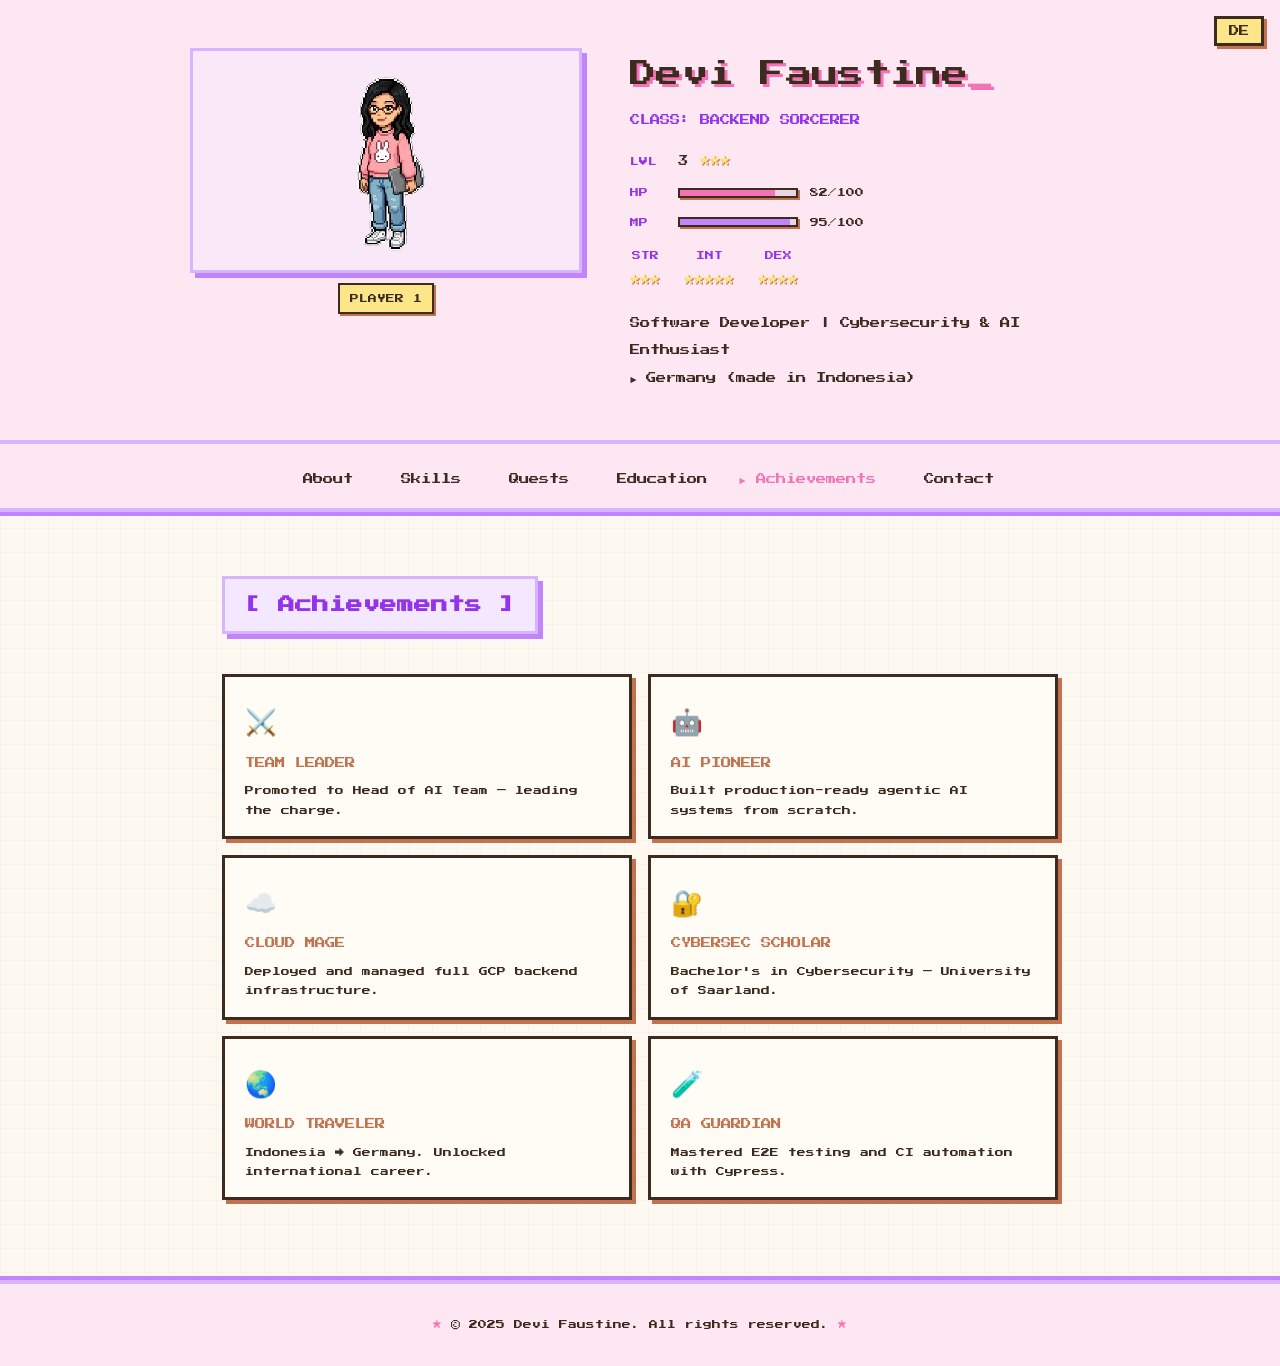
==== achievements.html @ 73f2499d "Refactor and re-style to pixelated design" ====
<!DOCTYPE html>
<html lang="en">
<head>
    <meta charset="UTF-8">
    <meta name="viewport" content="width=device-width, initial-scale=1.0">
    <title>Devi Faustine — Achievements</title>
    <link rel="stylesheet" href="style.css">
</head>
<body>

<button id="lang-toggle" onclick="toggleLang()">DE</button>

<header>
    <div class="character-sheet">
        <div class="sprite-container">
            <div class="sprite-frame">
                <img src="char.png" class="character-sprite" alt="Pixel art character of Devi Faustine">
            </div>
            <div class="sprite-name-tag">PLAYER 1</div>
        </div>
        <div class="character-stats">
            <div class="character-name">Devi Faustine</div>
            <div class="character-class" data-i18n="char-class">CLASS: BACKEND SORCERER</div>
            <div class="stat-row">
                <span class="stat-label">LVL</span>
                <span class="stat-value">3</span>
                <span class="stat-stars">★★★</span>
            </div>
            <div class="stat-bar-row">
                <span class="stat-label">HP</span>
                <div class="stat-bar"><div class="stat-fill hp" style="width:82%"></div></div>
                <span class="stat-num">82/100</span>
            </div>
            <div class="stat-bar-row">
                <span class="stat-label">MP</span>
                <div class="stat-bar"><div class="stat-fill mp" style="width:95%"></div></div>
                <span class="stat-num">95/100</span>
            </div>
            <div class="mini-stats">
                <div class="mini-stat"><span class="mini-stat-label">STR</span><span class="mini-stat-value">★★★</span></div>
                <div class="mini-stat"><span class="mini-stat-label">INT</span><span class="mini-stat-value">★★★★★</span></div>
                <div class="mini-stat"><span class="mini-stat-label">DEX</span><span class="mini-stat-value">★★★★</span></div>
            </div>
            <div class="character-subtitle">
                <span data-i18n="char-subtitle">Software Developer | Cybersecurity &amp; AI Enthusiast</span><br>
                <span data-i18n="char-location">► Germany (made in Indonesia)</span>
            </div>
        </div>
    </div>
</header>

<nav>
    <ul>
        <li><a href="index.html"               data-i18n="nav-about">About</a></li>
        <li><a href="skills.html"              data-i18n="nav-skills">Skills</a></li>
        <li><a href="quests.html"              data-i18n="nav-quests">Quests</a></li>
        <li><a href="education.html"           data-i18n="nav-education">Education</a></li>
        <li><a href="achievements.html" class="active" data-i18n="nav-achievements">Achievements</a></li>
        <li><a href="contact.html"             data-i18n="nav-contact">Contact</a></li>
    </ul>
</nav>

<div class="container">
    <h2 data-i18n="h2-achievements">Achievements</h2>

    <div class="achievements-grid">
        <div class="achievement">
            <span class="achievement-icon">⚔️</span>
            <div class="achievement-name" data-i18n="ach1-name">TEAM LEADER</div>
            <div class="achievement-desc" data-i18n="ach1-desc">Promoted to Head of AI Team — leading the charge.</div>
        </div>
        <div class="achievement">
            <span class="achievement-icon">🤖</span>
            <div class="achievement-name" data-i18n="ach2-name">AI PIONEER</div>
            <div class="achievement-desc" data-i18n="ach2-desc">Built production-ready agentic AI systems from scratch.</div>
        </div>
        <div class="achievement">
            <span class="achievement-icon">☁️</span>
            <div class="achievement-name" data-i18n="ach3-name">CLOUD MAGE</div>
            <div class="achievement-desc" data-i18n="ach3-desc">Deployed and managed full GCP backend infrastructure.</div>
        </div>
        <div class="achievement">
            <span class="achievement-icon">🔐</span>
            <div class="achievement-name" data-i18n="ach4-name">CYBERSEC SCHOLAR</div>
            <div class="achievement-desc" data-i18n="ach4-desc">Bachelor's in Cybersecurity — University of Saarland.</div>
        </div>
        <div class="achievement">
            <span class="achievement-icon">🌏</span>
            <div class="achievement-name" data-i18n="ach5-name">WORLD TRAVELER</div>
            <div class="achievement-desc" data-i18n="ach5-desc">Indonesia → Germany. Unlocked international career.</div>
        </div>
        <div class="achievement">
            <span class="achievement-icon">🧪</span>
            <div class="achievement-name" data-i18n="ach6-name">QA GUARDIAN</div>
            <div class="achievement-desc" data-i18n="ach6-desc">Mastered E2E testing and CI automation with Cypress.</div>
        </div>
    </div>
</div>

<footer><p data-i18n="footer">© 2025 Devi Faustine. All rights reserved.</p></footer>

<script src="script.js"></script>
</body>
</html>
---- style.css ----
/* ══════════════════════════════════════
   DEVI FAUSTINE — SHARED STYLES
   ══════════════════════════════════════ */

@import url('https://fonts.googleapis.com/css2?family=Press+Start+2P&display=swap');

:root {
    /* palette */
    --bg:             #fef9f0;
    --text:           #3d2b1f;
    --purple:         #c084fc;
    --purple-dark:    #9333ea;
    --pink:           #f472b6;
    --blue:           #60a5fa;
    --blue-dark:      #3b82f6;
    --lavender:       #d8b4fe;
    --lavender-light: #f3e8ff;
    --yellow:         #fde68a;
    --green:          #86efac;
    --green-dark:     #16a34a;
    --orange:         #fdba74;
    --orange-dark:    #c2724f;
    --nav-bg:         #fce7f3;
    --card-bg:        #fffbf5;

    /* font scale — edit here to resize everything */
    --fs-2xs: 0.55rem;
    --fs-xs:  0.65rem;
    --fs-sm:  0.75rem;
    --fs-md:  0.85rem;
    --fs-lg:  1.05rem;
    --fs-xl:  1.65rem;
}

* { margin: 0; padding: 0; box-sizing: border-box; }

body {
    font-family: 'Press Start 2P', monospace;
    line-height: 2;
    color: var(--text);
    background-color: var(--bg);
    background-image:
        linear-gradient(rgba(216,180,254,0.12) 1px, transparent 1px),
        linear-gradient(90deg, rgba(216,180,254,0.12) 1px, transparent 1px);
    background-size: 24px 24px;
}

/* ── LANG TOGGLE ── */
#lang-toggle {
    position: fixed;
    top: 1rem; right: 1rem;
    z-index: 999;
    font-family: 'Press Start 2P', monospace;
    font-size: var(--fs-xs);
    background: var(--yellow);
    border: 3px solid var(--text);
    box-shadow: 3px 3px 0 var(--orange-dark);
    padding: 0.45rem 0.75rem;
    cursor: pointer;
    color: var(--text);
    transition: transform 0.08s, box-shadow 0.08s;
}
#lang-toggle:hover  { transform: translate(-1px,-1px); box-shadow: 4px 4px 0 var(--orange-dark); }
#lang-toggle:active { transform: translate(2px,2px);   box-shadow: 1px 1px 0 var(--orange-dark); }

/* ── HEADER / CHARACTER SHEET ── */
header {
    background: var(--nav-bg);
    border-bottom: 4px solid var(--lavender);
    box-shadow: 0 4px 0 var(--purple);
    padding: 3rem 2rem;
}

.character-sheet {
    max-width: 900px;
    margin: 0 auto;
    display: flex;
    align-items: flex-start;
    gap: 3rem;
    flex-wrap: wrap;
}

.sprite-container {
    flex-shrink: 0;
    display: flex;
    flex-direction: column;
    align-items: center;
    gap: 0.6rem;
    animation: sprite-idle 2.5s ease-in-out infinite;
}

@keyframes sprite-idle {
    0%, 100% { transform: translateY(0); }
    50%       { transform: translateY(-5px); }
}

.sprite-frame {
    border: 3px solid var(--lavender);
    box-shadow: 5px 5px 0 var(--purple);
    padding: 0.6rem;
    background: rgba(243,232,255,0.4);
    line-height: 0;
}

.character-sprite {
    height: 200px;
    width: auto;
    image-rendering: pixelated;
    display: block;
}

.sprite-name-tag {
    font-size: var(--fs-2xs);
    background: var(--yellow);
    border: 2px solid var(--text);
    box-shadow: 2px 2px 0 var(--orange-dark);
    padding: 0.3rem 0.6rem;
    white-space: nowrap;
}

.character-stats  { flex: 1; min-width: 260px; }

.character-name {
    font-size: var(--fs-xl);
    text-shadow: 3px 3px 0 var(--pink);
    margin-bottom: 0.6rem;
}
.character-name::after { content: '_'; color: var(--pink); animation: blink 1s step-end infinite; }

@keyframes blink { 0%,100% { opacity:1; } 50% { opacity:0; } }

.character-class { font-size: var(--fs-xs); color: var(--purple-dark); margin-bottom: 1.25rem; }

.stat-row        { display: flex; align-items: center; gap: 0.75rem; margin-bottom: 0.75rem; }
.stat-label      { font-size: var(--fs-2xs); color: var(--purple-dark); min-width: 36px; }
.stat-value      { font-size: var(--fs-xs); }
.stat-stars      { font-size: var(--fs-xs); color: var(--yellow); text-shadow: 1px 1px 0 var(--orange-dark); }
.stat-bar-row    { display: flex; align-items: center; gap: 0.75rem; margin-bottom: 0.75rem; }
.stat-bar        { width: 120px; height: 10px; background: rgba(0,0,0,0.08); border: 2px solid var(--text); box-shadow: 2px 2px 0 var(--orange-dark); position: relative; flex-shrink: 0; }
.stat-fill       { height: 100%; position: absolute; top: 0; left: 0; }
.stat-fill.hp    { background: var(--pink); }
.stat-fill.mp    { background: var(--purple); }
.stat-num        { font-size: var(--fs-2xs); }
.mini-stats      { display: flex; gap: 1.5rem; margin-top: 1rem; flex-wrap: wrap; }
.mini-stat       { display: flex; flex-direction: column; align-items: center; gap: 0.3rem; }
.mini-stat-label { font-size: var(--fs-2xs); color: var(--purple-dark); }
.mini-stat-value { font-size: var(--fs-xs); color: var(--yellow); text-shadow: 1px 1px 0 var(--orange-dark); }
.character-subtitle { font-size: var(--fs-xs); margin-top: 1.25rem; line-height: 2.6; }

/* ── NAV ── */
nav {
    padding: 1rem 2rem;
    border-bottom: 4px solid var(--lavender);
    box-shadow: 0 4px 0 var(--purple);
    position: sticky; top: 0;
    background: var(--nav-bg);
    z-index: 100;
}
nav ul  { list-style: none; display: flex; justify-content: center; gap: 2rem; max-width: 1000px; margin: 0 auto; flex-wrap: wrap; }
nav a   { color: var(--text); text-decoration: none; font-size: var(--fs-xs); transition: color 0.1s; }
nav a::before { content: '► '; color: var(--pink); opacity: 0; transition: opacity 0.1s; }
nav a:hover,
nav a.active         { color: var(--pink); }
nav a:hover::before,
nav a.active::before { opacity: 1; }

/* ── LAYOUT ── */
.container { max-width: 900px; margin: 0 auto; padding: 4rem 2rem 5rem; }

h2 {
    font-size: var(--fs-lg);
    color: var(--purple-dark);
    margin-bottom: 2.5rem;
    display: inline-block;
    background: var(--lavender-light);
    border: 3px solid var(--lavender);
    box-shadow: 5px 5px 0 var(--purple);
    padding: 0.6rem 1.2rem;
}
h2::before { content: '[ '; }
h2::after  { content: ' ]'; }

/* ── ABOUT ── */
.about-text p { font-size: var(--fs-sm); margin-bottom: 1.25rem; max-width: 720px; line-height: 2.4; }

/* ── BIO CARD ── */
.bio-card         { margin-top: 2rem; border: 3px solid var(--orange); box-shadow: 5px 5px 0 var(--orange-dark); background: #fff8f0; max-width: 720px; }
.bio-card-header  { font-size: var(--fs-xs); background: var(--orange); padding: 0.5rem 1rem; border-bottom: 3px solid var(--orange-dark); }
.bio-body         { padding: 1.25rem; }
.bio-traits       { display: flex; flex-direction: column; gap: 0.75rem; margin-bottom: 1.25rem; }
.bio-trait        { display: flex; align-items: flex-start; gap: 0.75rem; }
.bio-trait-icon   { font-size: 1.1rem; flex-shrink: 0; line-height: 1; }
.bio-trait-name   { font-size: var(--fs-xs); color: var(--orange-dark); display: block; margin-bottom: 0.2rem; }
.bio-trait-desc   { font-size: var(--fs-2xs); line-height: 2.2; }
.bio-divider      { border: none; border-top: 2px dashed var(--orange); margin: 1rem 0; }
.bio-podcast      { display: flex; align-items: flex-start; gap: 0.75rem; margin-bottom: 1.25rem; }
.bio-podcast-icon  { font-size: 1.1rem; flex-shrink: 0; }
.bio-podcast-label { font-size: var(--fs-2xs); color: var(--orange-dark); display: block; margin-bottom: 0.3rem; }
.bio-podcast-name  { font-size: var(--fs-2xs); line-height: 2.2; }
.bio-lore         { background: #fef3c7; border: 2px solid #f59e0b; box-shadow: 3px 3px 0 #d97706; padding: 0.75rem 1rem; font-size: var(--fs-2xs); color: #92400e; line-height: 2.2; }
.bio-lore::before { content: '⚠ HIDDEN LORE: '; color: #d97706; }

/* ── SKILL BARS ── */
.skill-bars     { display: flex; flex-direction: column; gap: 1rem; margin-bottom: 2.5rem; }
.skill-bar-row  { display: flex; align-items: center; gap: 1rem; flex-wrap: wrap; }
.skill-bar-name { font-size: var(--fs-xs); min-width: 185px; }
.skill-bar-track { display: flex; gap: 3px; }
.skill-bar-block { width: 16px; height: 16px; border: 2px solid var(--text); background: rgba(0,0,0,0.06); }
.skill-bar-block.filled { background: var(--yellow); box-shadow: inset -2px -2px 0 var(--orange-dark); }
.skill-bar-lvl  { font-size: var(--fs-2xs); color: var(--purple-dark); }
.skill-divider  { font-size: var(--fs-xs); color: var(--pink); text-align: center; margin: 1.5rem 0; letter-spacing: 0.15em; }

/* ── SKILL CHIPS ── */
.skills { display: flex; flex-wrap: wrap; gap: 0.75rem; }
.skill-item { padding: 0.65rem 1rem; border: 3px solid var(--text); font-size: var(--fs-xs); font-family: 'Press Start 2P', monospace; background: var(--yellow); box-shadow: 4px 4px 0 var(--orange-dark); cursor: pointer; transition: transform 0.08s, box-shadow 0.08s; user-select: none; }
.skill-item:hover { transform: translate(-2px,-2px); box-shadow: 6px 6px 0 var(--orange-dark); }
.skill-item[aria-pressed="true"] { background: var(--green); border-color: var(--green-dark); transform: translate(2px,2px); box-shadow: 2px 2px 0 var(--green-dark); }
.skill-info { margin-top: 1.5rem; padding: 1.25rem; border: 3px solid var(--blue); box-shadow: 5px 5px 0 var(--blue-dark); background: #eff6ff; font-size: var(--fs-xs); font-family: 'Press Start 2P', monospace; line-height: 2.4; transition: opacity 180ms ease, transform 180ms ease; opacity: 0; transform: translateY(6px); pointer-events: none; }
.skill-info::before { content: '▶ ITEM INFO'; display: block; color: var(--blue-dark); margin-bottom: 1rem; font-size: var(--fs-2xs); border-bottom: 2px solid var(--blue); padding-bottom: 0.5rem; }
.skill-info.visible { opacity: 1; transform: translateY(0); pointer-events: auto; }

/* ── QUEST LOG ── */
.quest-card   { border: 3px solid var(--lavender); box-shadow: 5px 5px 0 var(--purple); padding: 1.5rem; margin-bottom: 1.75rem; background: var(--card-bg); }
.quest-header { display: flex; align-items: flex-start; gap: 0.75rem; margin-bottom: 0.75rem; flex-wrap: wrap; }
.quest-status { font-size: var(--fs-2xs); padding: 0.3rem 0.5rem; border: 2px solid; white-space: nowrap; flex-shrink: 0; }
.quest-status.active { color: var(--green-dark); border-color: var(--green-dark); background: #f0fdf4; box-shadow: 2px 2px 0 var(--green-dark); }
.quest-status.done   { color: #6b7280; border-color: #d1d5db; background: #f9fafb; box-shadow: 2px 2px 0 #d1d5db; }
.quest-title  { font-size: var(--fs-sm); color: var(--pink); line-height: 2; }
.quest-period { font-size: var(--fs-2xs); color: #9d7ab3; margin-bottom: 0.9rem; }
.quest-card p { font-size: var(--fs-xs); margin-bottom: 0.6rem; line-height: 2.4; }
.quest-rewards { display: flex; gap: 0.5rem; flex-wrap: wrap; margin-top: 1rem; padding-top: 0.75rem; border-top: 2px dashed var(--lavender); align-items: center; }
.quest-reward-label { font-size: var(--fs-2xs); color: var(--purple-dark); }
.quest-reward-tag   { font-size: var(--fs-2xs); background: var(--green); border: 2px solid var(--green-dark); padding: 0.25rem 0.5rem; }

/* ── EDUCATION ── */
.entry-card   { border: 3px solid var(--lavender); box-shadow: 5px 5px 0 var(--purple); padding: 1.5rem; margin-bottom: 2rem; background: var(--card-bg); }
.entry-title  { font-size: var(--fs-sm); color: var(--pink); margin-bottom: 0.5rem; padding-left: 0.75rem; border-left: 4px solid var(--pink); line-height: 2.2; }
.entry-period { font-size: var(--fs-2xs); color: #9d7ab3; margin-bottom: 0.75rem; }
.entry-card p { font-size: var(--fs-xs); line-height: 2.4; }

/* ── ACHIEVEMENTS ── */
.achievements-grid { display: flex; flex-wrap: wrap; gap: 1rem; }
.achievement { border: 3px solid var(--text); background: var(--card-bg); box-shadow: 4px 4px 0 var(--orange-dark); padding: 1rem 1.25rem; width: calc(50% - 0.5rem); min-width: 220px; }
.achievement-icon { font-size: 1.6rem; margin-bottom: 0.5rem; display: block; }
.achievement-name { font-size: var(--fs-xs); color: var(--orange-dark); margin-bottom: 0.5rem; }
.achievement-desc { font-size: var(--fs-2xs); line-height: 2.2; }

/* ── CONTACT ── */
.contact-info { display: flex; flex-direction: column; gap: 1.5rem; }
.contact-item { display: flex; gap: 1.25rem; align-items: center; flex-wrap: wrap; }
.contact-item strong { font-size: var(--fs-xs); color: var(--purple-dark); min-width: 90px; }
.contact-item a { font-size: var(--fs-xs); font-family: 'Press Start 2P', monospace; color: var(--text); text-decoration: none; background: var(--orange); border: 3px solid var(--text); box-shadow: 4px 4px 0 var(--orange-dark); padding: 0.5rem 0.9rem; display: inline-block; transition: transform 0.08s, box-shadow 0.08s; }
.contact-item a:hover  { transform: translate(-2px,-2px); box-shadow: 6px 6px 0 var(--orange-dark); }
.contact-item a:active { transform: translate(4px,4px);   box-shadow: none; }

/* ── FOOTER ── */
footer { text-align: center; padding: 2rem; border-top: 4px solid var(--lavender); box-shadow: 0 -4px 0 var(--purple); background: var(--nav-bg); font-size: var(--fs-2xs); }
footer p::before { content: '★ '; color: var(--pink); }
footer p::after  { content: ' ★'; color: var(--pink); }

/* ── RESPONSIVE ── */
@media (max-width: 768px) {
    .character-sheet    { flex-direction: column; align-items: center; text-align: center; }
    .character-name     { font-size: 1.2rem; }
    .mini-stats         { justify-content: center; }
    h2                  { font-size: 0.88rem; }
    nav ul              { gap: 1rem; }
    nav a               { font-size: var(--fs-2xs); }
    .skill-bar-name     { min-width: 140px; }
    .achievement        { width: 100%; }
    #lang-toggle        { font-size: var(--fs-2xs); }
}
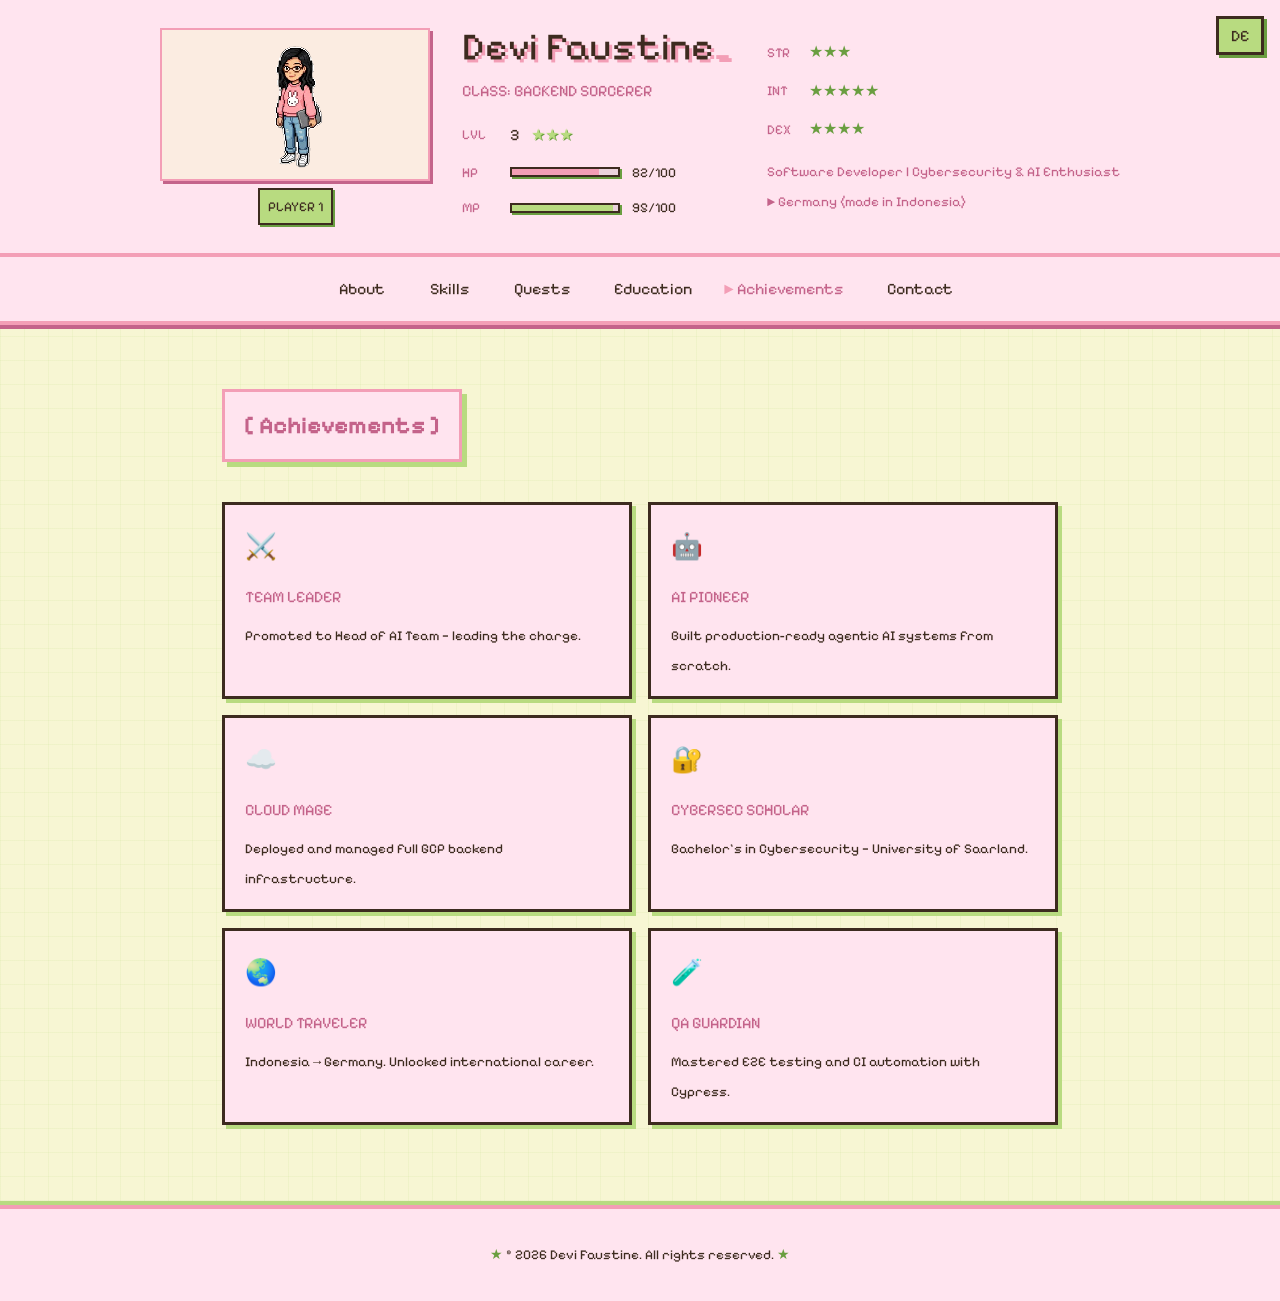
==== commit 607e5024: "Update UI and refactor" ====
--- a/achievements.html
+++ b/achievements.html
@@ -6,59 +6,7 @@
     <title>Devi Faustine — Achievements</title>
     <link rel="stylesheet" href="style.css">
 </head>
-<body>
-
-<button id="lang-toggle" onclick="toggleLang()">DE</button>
-
-<header>
-    <div class="character-sheet">
-        <div class="sprite-container">
-            <div class="sprite-frame">
-                <img src="char.png" class="character-sprite" alt="Pixel art character of Devi Faustine">
-            </div>
-            <div class="sprite-name-tag">PLAYER 1</div>
-        </div>
-        <div class="character-stats">
-            <div class="character-name">Devi Faustine</div>
-            <div class="character-class" data-i18n="char-class">CLASS: BACKEND SORCERER</div>
-            <div class="stat-row">
-                <span class="stat-label">LVL</span>
-                <span class="stat-value">3</span>
-                <span class="stat-stars">★★★</span>
-            </div>
-            <div class="stat-bar-row">
-                <span class="stat-label">HP</span>
-                <div class="stat-bar"><div class="stat-fill hp" style="width:82%"></div></div>
-                <span class="stat-num">82/100</span>
-            </div>
-            <div class="stat-bar-row">
-                <span class="stat-label">MP</span>
-                <div class="stat-bar"><div class="stat-fill mp" style="width:95%"></div></div>
-                <span class="stat-num">95/100</span>
-            </div>
-            <div class="mini-stats">
-                <div class="mini-stat"><span class="mini-stat-label">STR</span><span class="mini-stat-value">★★★</span></div>
-                <div class="mini-stat"><span class="mini-stat-label">INT</span><span class="mini-stat-value">★★★★★</span></div>
-                <div class="mini-stat"><span class="mini-stat-label">DEX</span><span class="mini-stat-value">★★★★</span></div>
-            </div>
-            <div class="character-subtitle">
-                <span data-i18n="char-subtitle">Software Developer | Cybersecurity &amp; AI Enthusiast</span><br>
-                <span data-i18n="char-location">► Germany (made in Indonesia)</span>
-            </div>
-        </div>
-    </div>
-</header>
-
-<nav>
-    <ul>
-        <li><a href="index.html"               data-i18n="nav-about">About</a></li>
-        <li><a href="skills.html"              data-i18n="nav-skills">Skills</a></li>
-        <li><a href="quests.html"              data-i18n="nav-quests">Quests</a></li>
-        <li><a href="education.html"           data-i18n="nav-education">Education</a></li>
-        <li><a href="achievements.html" class="active" data-i18n="nav-achievements">Achievements</a></li>
-        <li><a href="contact.html"             data-i18n="nav-contact">Contact</a></li>
-    </ul>
-</nav>
+<body data-page="achievements">
 
 <div class="container">
     <h2 data-i18n="h2-achievements">Achievements</h2>
@@ -97,7 +45,7 @@
     </div>
 </div>
 
-<footer><p data-i18n="footer">© 2025 Devi Faustine. All rights reserved.</p></footer>
+<footer><p data-i18n="footer">© 2026 Devi Faustine. All rights reserved.</p></footer>
 
 <script src="script.js"></script>
 </body>
--- a/style.css
+++ b/style.css
@@ -2,46 +2,37 @@
    DEVI FAUSTINE — SHARED STYLES
    ══════════════════════════════════════ */
 
-@import url('https://fonts.googleapis.com/css2?family=Press+Start+2P&display=swap');
+@import url('https://fonts.googleapis.com/css2?family=Pixelify+Sans:wght@400;600;700&display=swap');
 
 :root {
-    /* palette */
-    --bg:             #fef9f0;
-    --text:           #3d2b1f;
-    --purple:         #c084fc;
-    --purple-dark:    #9333ea;
-    --pink:           #f472b6;
-    --blue:           #60a5fa;
-    --blue-dark:      #3b82f6;
-    --lavender:       #d8b4fe;
-    --lavender-light: #f3e8ff;
-    --yellow:         #fde68a;
-    --green:          #86efac;
-    --green-dark:     #16a34a;
-    --orange:         #fdba74;
-    --orange-dark:    #c2724f;
-    --nav-bg:         #fce7f3;
-    --card-bg:        #fffbf5;
-
-    /* font scale — edit here to resize everything */
-    --fs-2xs: 0.55rem;
-    --fs-xs:  0.65rem;
-    --fs-sm:  0.75rem;
-    --fs-md:  0.85rem;
-    --fs-lg:  1.05rem;
-    --fs-xl:  1.65rem;
+    /* ── strawberry matcha latte palette ── */
+    --cream:      #F7F6D3;   /* latte base — page bg */
+    --blush:      #FFE4EF;   /* strawberry milk — nav, header, cards */
+    --rose:       #F39EB6;   /* strawberry — borders, accents, highlights */
+    --rose-dark:  #c4638a;   /* deep strawberry — shadows, labels */
+    --matcha:     #B8DB80;   /* matcha — buttons, chips, active states */
+    --matcha-dark:#6a9e40;   /* deep matcha — shadows on green elements */
+    --text:       #3d2b1f;
+
+    /* font scale */
+    --fs-2xs: 0.85rem;
+    --fs-xs:  1rem;
+    --fs-sm:  1.15rem;
+    --fs-md:  1.3rem;
+    --fs-lg:  1.5rem;
+    --fs-xl:  2.4rem;
 }
 
 * { margin: 0; padding: 0; box-sizing: border-box; }
 
 body {
-    font-family: 'Press Start 2P', monospace;
+    font-family: 'Pixelify Sans', monospace;
     line-height: 2;
     color: var(--text);
-    background-color: var(--bg);
+    background-color: var(--cream);
     background-image:
-        linear-gradient(rgba(216,180,254,0.12) 1px, transparent 1px),
-        linear-gradient(90deg, rgba(216,180,254,0.12) 1px, transparent 1px);
+        linear-gradient(rgba(184,219,128,0.12) 1px, transparent 1px),
+        linear-gradient(90deg, rgba(184,219,128,0.12) 1px, transparent 1px);
     background-size: 24px 24px;
 }
 
@@ -50,33 +41,33 @@
     position: fixed;
     top: 1rem; right: 1rem;
     z-index: 999;
-    font-family: 'Press Start 2P', monospace;
+    font-family: 'Pixelify Sans', monospace;
     font-size: var(--fs-xs);
-    background: var(--yellow);
+    background: var(--matcha);
     border: 3px solid var(--text);
-    box-shadow: 3px 3px 0 var(--orange-dark);
+    box-shadow: 3px 3px 0 var(--matcha-dark);
     padding: 0.45rem 0.75rem;
     cursor: pointer;
     color: var(--text);
     transition: transform 0.08s, box-shadow 0.08s;
 }
-#lang-toggle:hover  { transform: translate(-1px,-1px); box-shadow: 4px 4px 0 var(--orange-dark); }
-#lang-toggle:active { transform: translate(2px,2px);   box-shadow: 1px 1px 0 var(--orange-dark); }
+#lang-toggle:hover  { transform: translate(-1px,-1px); box-shadow: 4px 4px 0 var(--matcha-dark); }
+#lang-toggle:active { transform: translate(2px,2px);   box-shadow: 1px 1px 0 var(--matcha-dark); }
 
 /* ── HEADER / CHARACTER SHEET ── */
 header {
-    background: var(--nav-bg);
-    border-bottom: 4px solid var(--lavender);
-    box-shadow: 0 4px 0 var(--purple);
-    padding: 3rem 2rem;
+    background: var(--blush);
+    border-bottom: 4px solid var(--rose);
+    box-shadow: 0 4px 0 var(--rose-dark);
+    padding: 1.5rem 2rem;
 }
 
 .character-sheet {
-    max-width: 900px;
+    max-width: 960px;
     margin: 0 auto;
     display: flex;
-    align-items: flex-start;
-    gap: 3rem;
+    align-items: center;
+    gap: 2rem;
     flex-wrap: wrap;
 }
 
@@ -85,25 +76,25 @@
     display: flex;
     flex-direction: column;
     align-items: center;
-    gap: 0.6rem;
+    gap: 0.4rem;
     animation: sprite-idle 2.5s ease-in-out infinite;
 }
 
 @keyframes sprite-idle {
     0%, 100% { transform: translateY(0); }
-    50%       { transform: translateY(-5px); }
+    50%       { transform: translateY(-4px); }
 }
 
 .sprite-frame {
-    border: 3px solid var(--lavender);
-    box-shadow: 5px 5px 0 var(--purple);
-    padding: 0.6rem;
-    background: rgba(243,232,255,0.4);
+    border: 2px solid var(--rose);
+    box-shadow: 3px 3px 0 var(--rose-dark);
+    padding: 0.3rem;
+    background: rgba(247,246,211,0.5);
     line-height: 0;
 }
 
 .character-sprite {
-    height: 200px;
+    height: 140px;
     width: auto;
     image-rendering: pixelated;
     display: block;
@@ -111,56 +102,61 @@
 
 .sprite-name-tag {
     font-size: var(--fs-2xs);
-    background: var(--yellow);
+    background: var(--matcha);
     border: 2px solid var(--text);
-    box-shadow: 2px 2px 0 var(--orange-dark);
-    padding: 0.3rem 0.6rem;
+    box-shadow: 2px 2px 0 var(--matcha-dark);
+    padding: 0.2rem 0.5rem;
     white-space: nowrap;
 }
 
-.character-stats  { flex: 1; min-width: 260px; }
+/* middle column: name, class, level, bars */
+.char-main { flex: 1; min-width: 220px; }
+
+/* right column: mini-stats + subtitle */
+.char-side { flex-shrink: 0; min-width: 160px; display: flex; flex-direction: column; gap: 0.75rem; }
 
 .character-name {
     font-size: var(--fs-xl);
-    text-shadow: 3px 3px 0 var(--pink);
-    margin-bottom: 0.6rem;
-}
-.character-name::after { content: '_'; color: var(--pink); animation: blink 1s step-end infinite; }
+    text-shadow: 3px 3px 0 var(--rose);
+    margin-bottom: 0.3rem;
+    line-height: 1.2;
+}
+.character-name::after { content: '_'; color: var(--rose); animation: blink 1s step-end infinite; }
 
 @keyframes blink { 0%,100% { opacity:1; } 50% { opacity:0; } }
 
-.character-class { font-size: var(--fs-xs); color: var(--purple-dark); margin-bottom: 1.25rem; }
-
-.stat-row        { display: flex; align-items: center; gap: 0.75rem; margin-bottom: 0.75rem; }
-.stat-label      { font-size: var(--fs-2xs); color: var(--purple-dark); min-width: 36px; }
+.character-class { font-size: var(--fs-xs); color: var(--rose-dark); margin-bottom: 0.75rem; }
+
+.stat-row        { display: flex; align-items: center; gap: 0.75rem; margin-bottom: 0.5rem; }
+.stat-label      { font-size: var(--fs-2xs); color: var(--rose-dark); min-width: 36px; }
 .stat-value      { font-size: var(--fs-xs); }
-.stat-stars      { font-size: var(--fs-xs); color: var(--yellow); text-shadow: 1px 1px 0 var(--orange-dark); }
-.stat-bar-row    { display: flex; align-items: center; gap: 0.75rem; margin-bottom: 0.75rem; }
-.stat-bar        { width: 120px; height: 10px; background: rgba(0,0,0,0.08); border: 2px solid var(--text); box-shadow: 2px 2px 0 var(--orange-dark); position: relative; flex-shrink: 0; }
+.stat-stars      { font-size: var(--fs-xs); color: var(--matcha); text-shadow: 1px 1px 0 var(--matcha-dark); }
+.stat-bar-row    { display: flex; align-items: center; gap: 0.75rem; margin-bottom: 0.5rem; }
+.stat-bar        { width: 110px; height: 10px; background: rgba(0,0,0,0.08); border: 2px solid var(--text); box-shadow: 2px 2px 0 var(--matcha-dark); position: relative; flex-shrink: 0; }
 .stat-fill       { height: 100%; position: absolute; top: 0; left: 0; }
-.stat-fill.hp    { background: var(--pink); }
-.stat-fill.mp    { background: var(--purple); }
+.stat-fill.hp    { background: var(--rose); }
+.stat-fill.mp    { background: var(--matcha); }
 .stat-num        { font-size: var(--fs-2xs); }
-.mini-stats      { display: flex; gap: 1.5rem; margin-top: 1rem; flex-wrap: wrap; }
-.mini-stat       { display: flex; flex-direction: column; align-items: center; gap: 0.3rem; }
-.mini-stat-label { font-size: var(--fs-2xs); color: var(--purple-dark); }
-.mini-stat-value { font-size: var(--fs-xs); color: var(--yellow); text-shadow: 1px 1px 0 var(--orange-dark); }
-.character-subtitle { font-size: var(--fs-xs); margin-top: 1.25rem; line-height: 2.6; }
+.mini-stats      { display: flex; flex-direction: column; gap: 0.4rem; }
+.mini-stat       { display: flex; align-items: center; gap: 0.75rem; }
+.mini-stat-label { font-size: var(--fs-2xs); color: var(--rose-dark); min-width: 30px; }
+.mini-stat-value { font-size: var(--fs-xs); color: var(--matcha-dark); }
+.character-subtitle { font-size: var(--fs-2xs); line-height: 2.2; color: var(--rose-dark); }
 
 /* ── NAV ── */
 nav {
     padding: 1rem 2rem;
-    border-bottom: 4px solid var(--lavender);
-    box-shadow: 0 4px 0 var(--purple);
+    border-bottom: 4px solid var(--rose);
+    box-shadow: 0 4px 0 var(--rose-dark);
     position: sticky; top: 0;
-    background: var(--nav-bg);
+    background: var(--blush);
     z-index: 100;
 }
 nav ul  { list-style: none; display: flex; justify-content: center; gap: 2rem; max-width: 1000px; margin: 0 auto; flex-wrap: wrap; }
 nav a   { color: var(--text); text-decoration: none; font-size: var(--fs-xs); transition: color 0.1s; }
-nav a::before { content: '► '; color: var(--pink); opacity: 0; transition: opacity 0.1s; }
+nav a::before { content: '► '; color: var(--rose); opacity: 0; transition: opacity 0.1s; }
 nav a:hover,
-nav a.active         { color: var(--pink); }
+nav a.active         { color: var(--rose-dark); }
 nav a:hover::before,
 nav a.active::before { opacity: 1; }
 
@@ -169,12 +165,12 @@
 
 h2 {
     font-size: var(--fs-lg);
-    color: var(--purple-dark);
+    color: var(--rose-dark);
     margin-bottom: 2.5rem;
     display: inline-block;
-    background: var(--lavender-light);
-    border: 3px solid var(--lavender);
-    box-shadow: 5px 5px 0 var(--purple);
+    background: var(--blush);
+    border: 3px solid var(--rose);
+    box-shadow: 5px 5px 0 var(--matcha);
     padding: 0.6rem 1.2rem;
 }
 h2::before { content: '[ '; }
@@ -184,21 +180,21 @@
 .about-text p { font-size: var(--fs-sm); margin-bottom: 1.25rem; max-width: 720px; line-height: 2.4; }
 
 /* ── BIO CARD ── */
-.bio-card         { margin-top: 2rem; border: 3px solid var(--orange); box-shadow: 5px 5px 0 var(--orange-dark); background: #fff8f0; max-width: 720px; }
-.bio-card-header  { font-size: var(--fs-xs); background: var(--orange); padding: 0.5rem 1rem; border-bottom: 3px solid var(--orange-dark); }
+.bio-card         { margin-top: 2rem; border: 3px solid var(--matcha); box-shadow: 5px 5px 0 var(--matcha-dark); background: #eef7d8; max-width: 720px; }
+.bio-card-header  { font-size: var(--fs-xs); background: var(--matcha); padding: 0.5rem 1rem; border-bottom: 3px solid var(--matcha-dark); }
 .bio-body         { padding: 1.25rem; }
 .bio-traits       { display: flex; flex-direction: column; gap: 0.75rem; margin-bottom: 1.25rem; }
 .bio-trait        { display: flex; align-items: flex-start; gap: 0.75rem; }
 .bio-trait-icon   { font-size: 1.1rem; flex-shrink: 0; line-height: 1; }
-.bio-trait-name   { font-size: var(--fs-xs); color: var(--orange-dark); display: block; margin-bottom: 0.2rem; }
+.bio-trait-name   { font-size: var(--fs-xs); color: var(--matcha-dark); display: block; margin-bottom: 0.2rem; }
 .bio-trait-desc   { font-size: var(--fs-2xs); line-height: 2.2; }
-.bio-divider      { border: none; border-top: 2px dashed var(--orange); margin: 1rem 0; }
+.bio-divider      { border: none; border-top: 2px dashed var(--matcha); margin: 1rem 0; }
 .bio-podcast      { display: flex; align-items: flex-start; gap: 0.75rem; margin-bottom: 1.25rem; }
 .bio-podcast-icon  { font-size: 1.1rem; flex-shrink: 0; }
-.bio-podcast-label { font-size: var(--fs-2xs); color: var(--orange-dark); display: block; margin-bottom: 0.3rem; }
+.bio-podcast-label { font-size: var(--fs-2xs); color: var(--matcha-dark); display: block; margin-bottom: 0.3rem; }
 .bio-podcast-name  { font-size: var(--fs-2xs); line-height: 2.2; }
-.bio-lore         { background: #fef3c7; border: 2px solid #f59e0b; box-shadow: 3px 3px 0 #d97706; padding: 0.75rem 1rem; font-size: var(--fs-2xs); color: #92400e; line-height: 2.2; }
-.bio-lore::before { content: '⚠ HIDDEN LORE: '; color: #d97706; }
+.bio-lore         { background: var(--cream); border: 2px solid var(--matcha); box-shadow: 3px 3px 0 var(--matcha-dark); padding: 0.75rem 1rem; font-size: var(--fs-2xs); color: #3d5a1f; line-height: 2.2; }
+.bio-lore::before { content: '⚠ HIDDEN LORE: '; color: var(--matcha-dark); }
 
 /* ── SKILL BARS ── */
 .skill-bars     { display: flex; flex-direction: column; gap: 1rem; margin-bottom: 2.5rem; }
@@ -206,63 +202,64 @@
 .skill-bar-name { font-size: var(--fs-xs); min-width: 185px; }
 .skill-bar-track { display: flex; gap: 3px; }
 .skill-bar-block { width: 16px; height: 16px; border: 2px solid var(--text); background: rgba(0,0,0,0.06); }
-.skill-bar-block.filled { background: var(--yellow); box-shadow: inset -2px -2px 0 var(--orange-dark); }
-.skill-bar-lvl  { font-size: var(--fs-2xs); color: var(--purple-dark); }
-.skill-divider  { font-size: var(--fs-xs); color: var(--pink); text-align: center; margin: 1.5rem 0; letter-spacing: 0.15em; }
+.skill-bar-block.filled { background: var(--matcha); box-shadow: inset -2px -2px 0 var(--matcha-dark); }
+.skill-bar-lvl  { font-size: var(--fs-2xs); color: var(--rose-dark); }
+.skill-divider  { font-size: var(--fs-xs); color: var(--rose); text-align: center; margin: 1.5rem 0; letter-spacing: 0.15em; }
 
 /* ── SKILL CHIPS ── */
 .skills { display: flex; flex-wrap: wrap; gap: 0.75rem; }
-.skill-item { padding: 0.65rem 1rem; border: 3px solid var(--text); font-size: var(--fs-xs); font-family: 'Press Start 2P', monospace; background: var(--yellow); box-shadow: 4px 4px 0 var(--orange-dark); cursor: pointer; transition: transform 0.08s, box-shadow 0.08s; user-select: none; }
-.skill-item:hover { transform: translate(-2px,-2px); box-shadow: 6px 6px 0 var(--orange-dark); }
-.skill-item[aria-pressed="true"] { background: var(--green); border-color: var(--green-dark); transform: translate(2px,2px); box-shadow: 2px 2px 0 var(--green-dark); }
-.skill-info { margin-top: 1.5rem; padding: 1.25rem; border: 3px solid var(--blue); box-shadow: 5px 5px 0 var(--blue-dark); background: #eff6ff; font-size: var(--fs-xs); font-family: 'Press Start 2P', monospace; line-height: 2.4; transition: opacity 180ms ease, transform 180ms ease; opacity: 0; transform: translateY(6px); pointer-events: none; }
-.skill-info::before { content: '▶ ITEM INFO'; display: block; color: var(--blue-dark); margin-bottom: 1rem; font-size: var(--fs-2xs); border-bottom: 2px solid var(--blue); padding-bottom: 0.5rem; }
+.skill-item { padding: 0.65rem 1rem; border: 3px solid var(--text); font-size: var(--fs-xs); font-family: 'Pixelify Sans', monospace; background: var(--matcha); box-shadow: 4px 4px 0 var(--matcha-dark); cursor: pointer; transition: transform 0.08s, box-shadow 0.08s; user-select: none; }
+.skill-item:hover { transform: translate(-2px,-2px); box-shadow: 6px 6px 0 var(--matcha-dark); }
+.skill-item[aria-pressed="true"] { background: var(--rose); border-color: var(--rose-dark); transform: translate(2px,2px); box-shadow: 2px 2px 0 var(--rose-dark); }
+.skill-info { margin-top: 1.5rem; padding: 1.25rem; border: 3px solid var(--rose); box-shadow: 5px 5px 0 var(--rose-dark); background: var(--blush); font-size: var(--fs-xs); font-family: 'Pixelify Sans', monospace; line-height: 2.4; transition: opacity 180ms ease, transform 180ms ease; opacity: 0; transform: translateY(6px); pointer-events: none; }
+.skill-info::before { content: '▶ ITEM INFO'; display: block; color: var(--rose-dark); margin-bottom: 1rem; font-size: var(--fs-2xs); border-bottom: 2px solid var(--rose); padding-bottom: 0.5rem; }
 .skill-info.visible { opacity: 1; transform: translateY(0); pointer-events: auto; }
 
 /* ── QUEST LOG ── */
-.quest-card   { border: 3px solid var(--lavender); box-shadow: 5px 5px 0 var(--purple); padding: 1.5rem; margin-bottom: 1.75rem; background: var(--card-bg); }
+.quest-card   { border: 3px solid var(--rose); box-shadow: 5px 5px 0 var(--matcha); padding: 1.5rem; margin-bottom: 1.75rem; background: var(--blush); }
 .quest-header { display: flex; align-items: flex-start; gap: 0.75rem; margin-bottom: 0.75rem; flex-wrap: wrap; }
 .quest-status { font-size: var(--fs-2xs); padding: 0.3rem 0.5rem; border: 2px solid; white-space: nowrap; flex-shrink: 0; }
-.quest-status.active { color: var(--green-dark); border-color: var(--green-dark); background: #f0fdf4; box-shadow: 2px 2px 0 var(--green-dark); }
-.quest-status.done   { color: #6b7280; border-color: #d1d5db; background: #f9fafb; box-shadow: 2px 2px 0 #d1d5db; }
-.quest-title  { font-size: var(--fs-sm); color: var(--pink); line-height: 2; }
-.quest-period { font-size: var(--fs-2xs); color: #9d7ab3; margin-bottom: 0.9rem; }
+.quest-status.active { color: var(--matcha-dark); border-color: var(--matcha-dark); background: #eef7d8; box-shadow: 2px 2px 0 var(--matcha-dark); }
+.quest-status.done   { color: #6b7280; border-color: #d1d5db; background: var(--cream); box-shadow: 2px 2px 0 #d1d5db; }
+.quest-title  { font-size: var(--fs-sm); color: var(--rose-dark); line-height: 2; }
+.quest-period { font-size: var(--fs-2xs); color: var(--rose-dark); margin-bottom: 0.9rem; }
 .quest-card p { font-size: var(--fs-xs); margin-bottom: 0.6rem; line-height: 2.4; }
-.quest-rewards { display: flex; gap: 0.5rem; flex-wrap: wrap; margin-top: 1rem; padding-top: 0.75rem; border-top: 2px dashed var(--lavender); align-items: center; }
-.quest-reward-label { font-size: var(--fs-2xs); color: var(--purple-dark); }
-.quest-reward-tag   { font-size: var(--fs-2xs); background: var(--green); border: 2px solid var(--green-dark); padding: 0.25rem 0.5rem; }
+.quest-rewards { display: flex; gap: 0.5rem; flex-wrap: wrap; margin-top: 1rem; padding-top: 0.75rem; border-top: 2px dashed var(--rose); align-items: center; }
+.quest-reward-label { font-size: var(--fs-2xs); color: var(--rose-dark); }
+.quest-reward-tag   { font-size: var(--fs-2xs); background: var(--matcha); border: 2px solid var(--matcha-dark); padding: 0.25rem 0.5rem; }
 
 /* ── EDUCATION ── */
-.entry-card   { border: 3px solid var(--lavender); box-shadow: 5px 5px 0 var(--purple); padding: 1.5rem; margin-bottom: 2rem; background: var(--card-bg); }
-.entry-title  { font-size: var(--fs-sm); color: var(--pink); margin-bottom: 0.5rem; padding-left: 0.75rem; border-left: 4px solid var(--pink); line-height: 2.2; }
-.entry-period { font-size: var(--fs-2xs); color: #9d7ab3; margin-bottom: 0.75rem; }
+.entry-card   { border: 3px solid var(--rose); box-shadow: 5px 5px 0 var(--matcha); padding: 1.5rem; margin-bottom: 2rem; background: var(--blush); }
+.entry-title  { font-size: var(--fs-sm); color: var(--rose-dark); margin-bottom: 0.5rem; padding-left: 0.75rem; border-left: 4px solid var(--rose); line-height: 2.2; }
+.entry-period { font-size: var(--fs-2xs); color: var(--rose-dark); margin-bottom: 0.75rem; }
 .entry-card p { font-size: var(--fs-xs); line-height: 2.4; }
 
 /* ── ACHIEVEMENTS ── */
 .achievements-grid { display: flex; flex-wrap: wrap; gap: 1rem; }
-.achievement { border: 3px solid var(--text); background: var(--card-bg); box-shadow: 4px 4px 0 var(--orange-dark); padding: 1rem 1.25rem; width: calc(50% - 0.5rem); min-width: 220px; }
+.achievement { border: 3px solid var(--text); background: var(--blush); box-shadow: 4px 4px 0 var(--matcha); padding: 1rem 1.25rem; width: calc(50% - 0.5rem); min-width: 220px; }
 .achievement-icon { font-size: 1.6rem; margin-bottom: 0.5rem; display: block; }
-.achievement-name { font-size: var(--fs-xs); color: var(--orange-dark); margin-bottom: 0.5rem; }
+.achievement-name { font-size: var(--fs-xs); color: var(--rose-dark); margin-bottom: 0.5rem; }
 .achievement-desc { font-size: var(--fs-2xs); line-height: 2.2; }
 
 /* ── CONTACT ── */
 .contact-info { display: flex; flex-direction: column; gap: 1.5rem; }
 .contact-item { display: flex; gap: 1.25rem; align-items: center; flex-wrap: wrap; }
-.contact-item strong { font-size: var(--fs-xs); color: var(--purple-dark); min-width: 90px; }
-.contact-item a { font-size: var(--fs-xs); font-family: 'Press Start 2P', monospace; color: var(--text); text-decoration: none; background: var(--orange); border: 3px solid var(--text); box-shadow: 4px 4px 0 var(--orange-dark); padding: 0.5rem 0.9rem; display: inline-block; transition: transform 0.08s, box-shadow 0.08s; }
-.contact-item a:hover  { transform: translate(-2px,-2px); box-shadow: 6px 6px 0 var(--orange-dark); }
+.contact-item strong { font-size: var(--fs-xs); color: var(--rose-dark); min-width: 90px; }
+.contact-item a { font-size: var(--fs-xs); font-family: 'Pixelify Sans', monospace; color: var(--text); text-decoration: none; background: var(--matcha); border: 3px solid var(--text); box-shadow: 4px 4px 0 var(--matcha-dark); padding: 0.5rem 0.9rem; display: inline-block; transition: transform 0.08s, box-shadow 0.08s; }
+.contact-item a:hover  { transform: translate(-2px,-2px); box-shadow: 6px 6px 0 var(--matcha-dark); }
 .contact-item a:active { transform: translate(4px,4px);   box-shadow: none; }
 
 /* ── FOOTER ── */
-footer { text-align: center; padding: 2rem; border-top: 4px solid var(--lavender); box-shadow: 0 -4px 0 var(--purple); background: var(--nav-bg); font-size: var(--fs-2xs); }
-footer p::before { content: '★ '; color: var(--pink); }
-footer p::after  { content: ' ★'; color: var(--pink); }
+footer { text-align: center; padding: 2rem; border-top: 4px solid var(--rose); box-shadow: 0 -4px 0 var(--matcha); background: var(--blush); font-size: var(--fs-2xs); }
+footer p::before { content: '★ '; color: var(--matcha-dark); }
+footer p::after  { content: ' ★'; color: var(--matcha-dark); }
 
 /* ── RESPONSIVE ── */
 @media (max-width: 768px) {
     .character-sheet    { flex-direction: column; align-items: center; text-align: center; }
+    .char-side          { align-items: center; }
+    .mini-stats         { align-items: center; }
     .character-name     { font-size: 1.2rem; }
-    .mini-stats         { justify-content: center; }
     h2                  { font-size: 0.88rem; }
     nav ul              { gap: 1rem; }
     nav a               { font-size: var(--fs-2xs); }
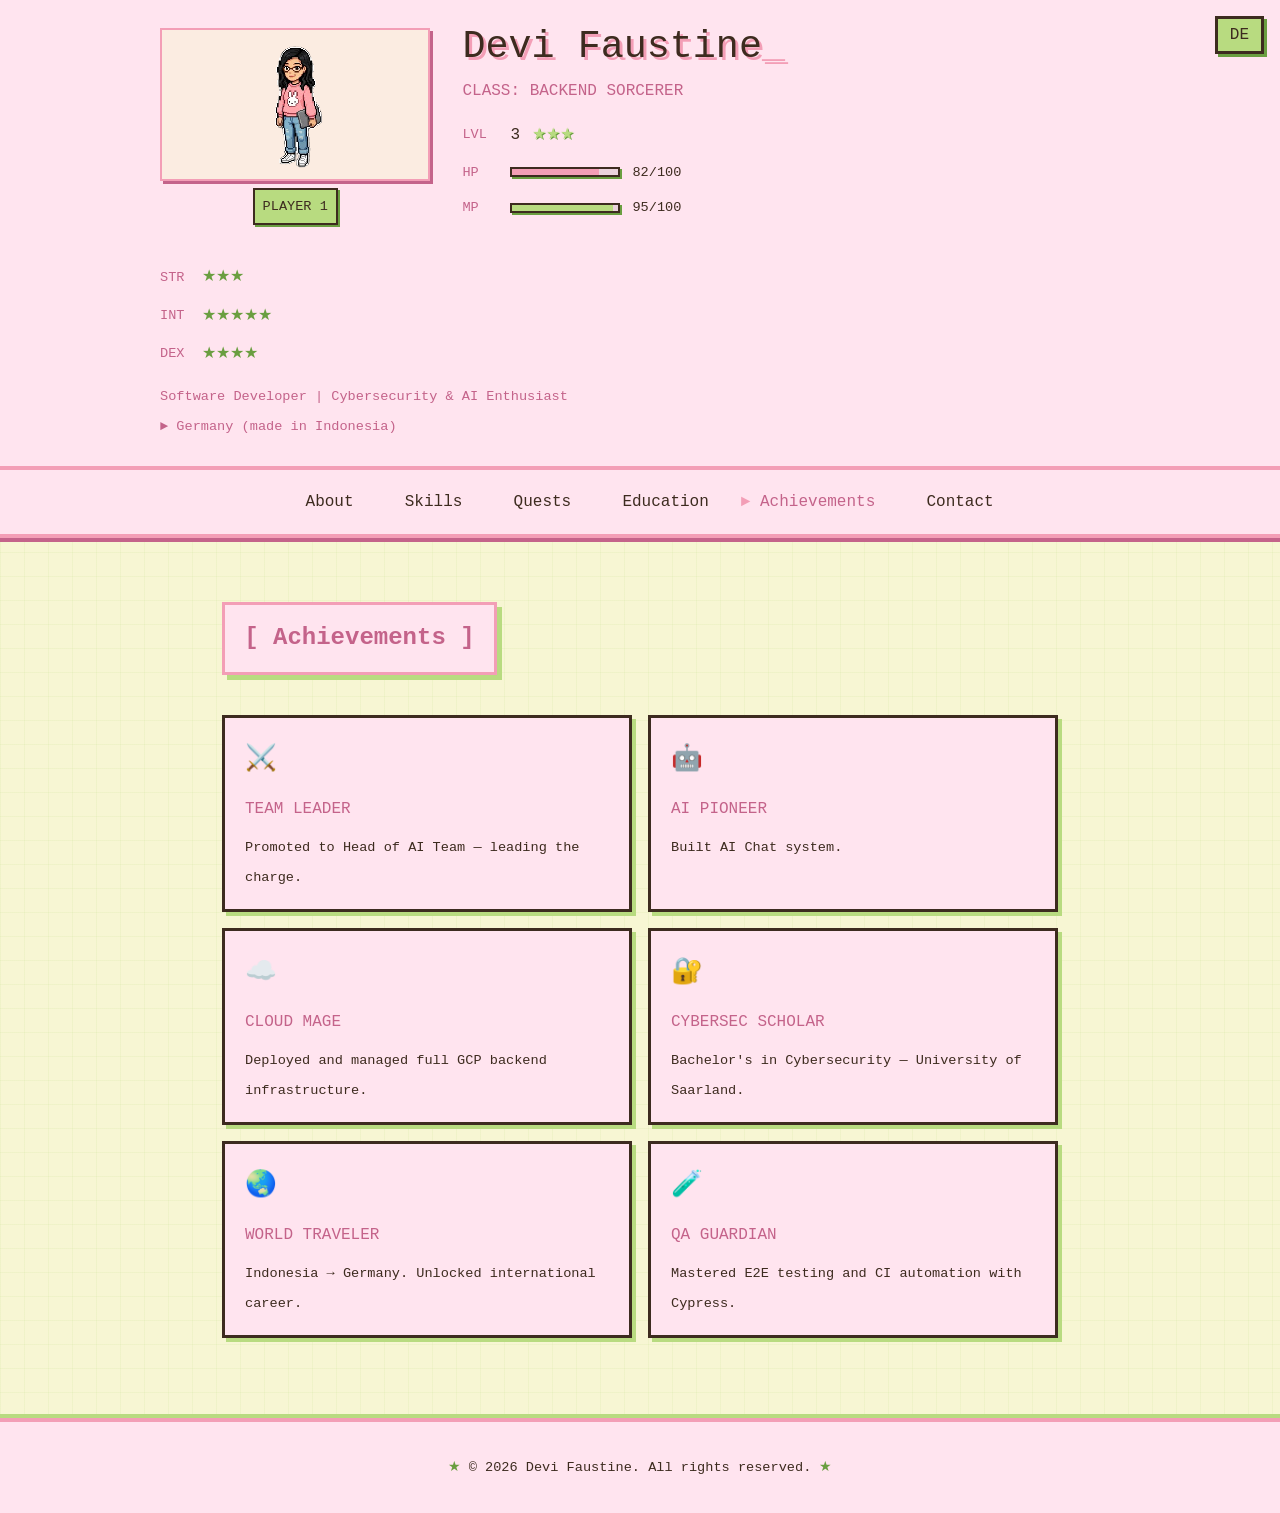
==== commit 0205b322: "Fix skills" ====
--- a/achievements.html
+++ b/achievements.html
@@ -20,7 +20,7 @@
         <div class="achievement">
             <span class="achievement-icon">🤖</span>
             <div class="achievement-name" data-i18n="ach2-name">AI PIONEER</div>
-            <div class="achievement-desc" data-i18n="ach2-desc">Built production-ready agentic AI systems from scratch.</div>
+            <div class="achievement-desc" data-i18n="ach2-desc">Built AI Chat system.</div>
         </div>
         <div class="achievement">
             <span class="achievement-icon">☁️</span>
--- a/style.css
+++ b/style.css
@@ -2,7 +2,7 @@
    DEVI FAUSTINE — SHARED STYLES
    ══════════════════════════════════════ */
 
-@import url('https://fonts.googleapis.com/css2?family=Pixelify+Sans:wght@400;600;700&display=swap');
+
 
 :root {
     /* ── strawberry matcha latte palette ── */
@@ -26,7 +26,7 @@
 * { margin: 0; padding: 0; box-sizing: border-box; }
 
 body {
-    font-family: 'Pixelify Sans', monospace;
+    font-family: Consolas, monospace;
     line-height: 2;
     color: var(--text);
     background-color: var(--cream);
@@ -41,7 +41,7 @@
     position: fixed;
     top: 1rem; right: 1rem;
     z-index: 999;
-    font-family: 'Pixelify Sans', monospace;
+    font-family: Consolas, monospace;
     font-size: var(--fs-xs);
     background: var(--matcha);
     border: 3px solid var(--text);
@@ -208,10 +208,10 @@
 
 /* ── SKILL CHIPS ── */
 .skills { display: flex; flex-wrap: wrap; gap: 0.75rem; }
-.skill-item { padding: 0.65rem 1rem; border: 3px solid var(--text); font-size: var(--fs-xs); font-family: 'Pixelify Sans', monospace; background: var(--matcha); box-shadow: 4px 4px 0 var(--matcha-dark); cursor: pointer; transition: transform 0.08s, box-shadow 0.08s; user-select: none; }
+.skill-item { padding: 0.65rem 1rem; border: 3px solid var(--text); font-size: var(--fs-xs); font-family: Consolas, monospace; background: var(--matcha); box-shadow: 4px 4px 0 var(--matcha-dark); cursor: pointer; transition: transform 0.08s, box-shadow 0.08s; user-select: none; }
 .skill-item:hover { transform: translate(-2px,-2px); box-shadow: 6px 6px 0 var(--matcha-dark); }
 .skill-item[aria-pressed="true"] { background: var(--rose); border-color: var(--rose-dark); transform: translate(2px,2px); box-shadow: 2px 2px 0 var(--rose-dark); }
-.skill-info { margin-top: 1.5rem; padding: 1.25rem; border: 3px solid var(--rose); box-shadow: 5px 5px 0 var(--rose-dark); background: var(--blush); font-size: var(--fs-xs); font-family: 'Pixelify Sans', monospace; line-height: 2.4; transition: opacity 180ms ease, transform 180ms ease; opacity: 0; transform: translateY(6px); pointer-events: none; }
+.skill-info { margin-top: 1.5rem; padding: 1.25rem; border: 3px solid var(--rose); box-shadow: 5px 5px 0 var(--rose-dark); background: var(--blush); font-size: var(--fs-xs); font-family: Consolas, monospace; line-height: 2.4; transition: opacity 180ms ease, transform 180ms ease; opacity: 0; transform: translateY(6px); pointer-events: none; }
 .skill-info::before { content: '▶ ITEM INFO'; display: block; color: var(--rose-dark); margin-bottom: 1rem; font-size: var(--fs-2xs); border-bottom: 2px solid var(--rose); padding-bottom: 0.5rem; }
 .skill-info.visible { opacity: 1; transform: translateY(0); pointer-events: auto; }
 
@@ -245,7 +245,7 @@
 .contact-info { display: flex; flex-direction: column; gap: 1.5rem; }
 .contact-item { display: flex; gap: 1.25rem; align-items: center; flex-wrap: wrap; }
 .contact-item strong { font-size: var(--fs-xs); color: var(--rose-dark); min-width: 90px; }
-.contact-item a { font-size: var(--fs-xs); font-family: 'Pixelify Sans', monospace; color: var(--text); text-decoration: none; background: var(--matcha); border: 3px solid var(--text); box-shadow: 4px 4px 0 var(--matcha-dark); padding: 0.5rem 0.9rem; display: inline-block; transition: transform 0.08s, box-shadow 0.08s; }
+.contact-item a { font-size: var(--fs-xs); font-family: Consolas, monospace; color: var(--text); text-decoration: none; background: var(--matcha); border: 3px solid var(--text); box-shadow: 4px 4px 0 var(--matcha-dark); padding: 0.5rem 0.9rem; display: inline-block; transition: transform 0.08s, box-shadow 0.08s; }
 .contact-item a:hover  { transform: translate(-2px,-2px); box-shadow: 6px 6px 0 var(--matcha-dark); }
 .contact-item a:active { transform: translate(4px,4px);   box-shadow: none; }
 
